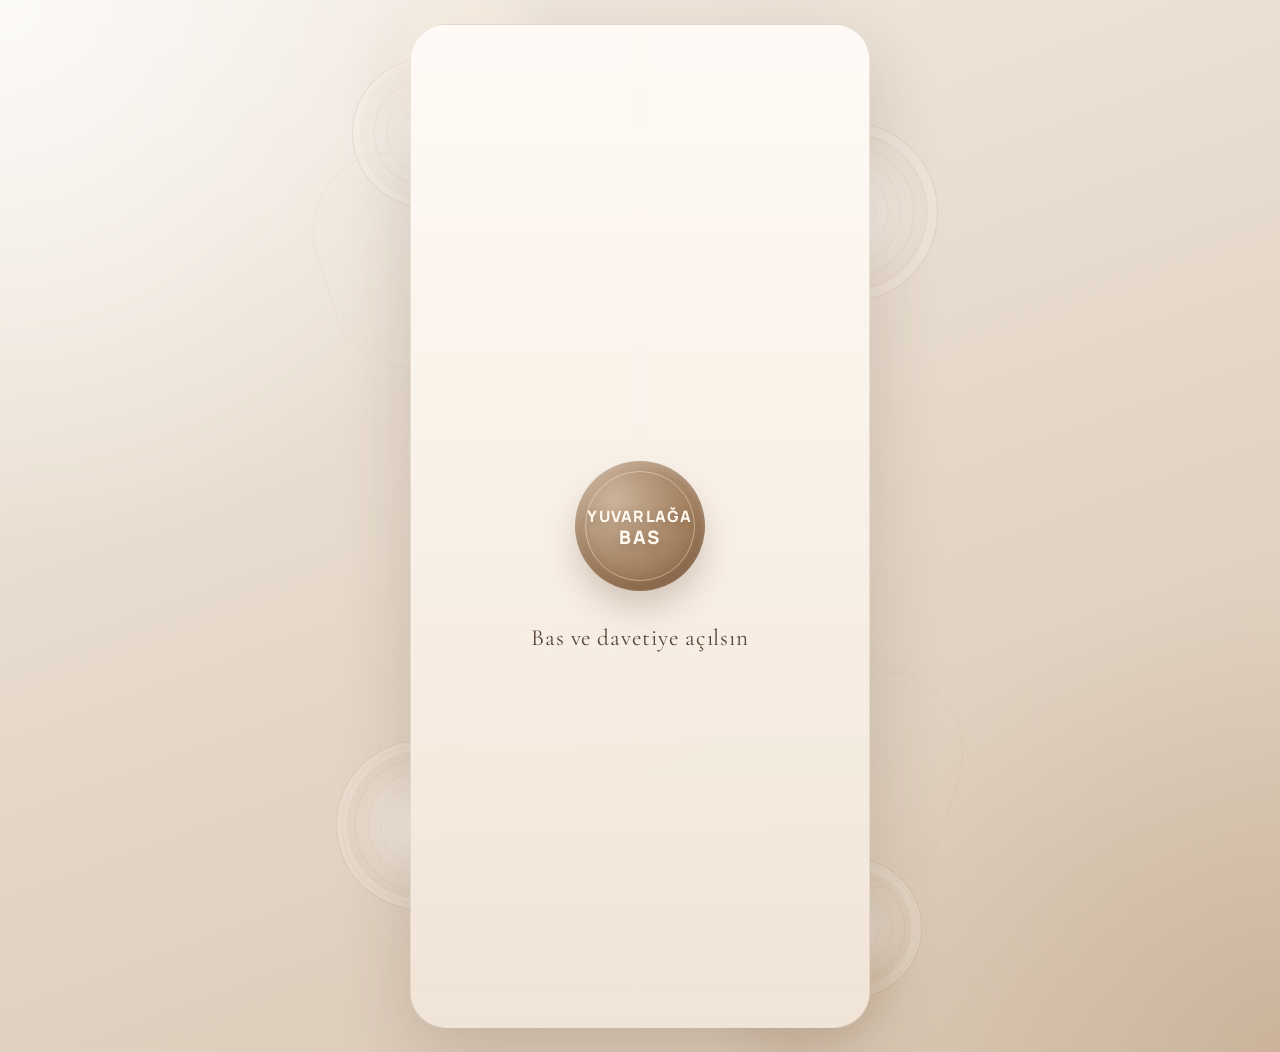
==== index.html @ 2c68edb1 "ilk yukleme" ====
<!DOCTYPE html>
<html lang="tr">
  <head>
    <meta charset="UTF-8" />
    <meta name="viewport" content="width=device-width, initial-scale=1.0" />
    <title>Dijital Davetiye</title>
    <link rel="preconnect" href="https://fonts.googleapis.com" />
    <link rel="preconnect" href="https://fonts.gstatic.com" crossorigin />
    <link
      href="https://fonts.googleapis.com/css2?family=Cormorant+Garamond:wght@400;500;600;700&family=Manrope:wght@400;500;700&display=swap"
      rel="stylesheet"
    />
    <link rel="stylesheet" href="styles.css" />
  </head>
  <body>
    <main class="page-shell">
      <section class="invitation" aria-live="polite">
        <div class="hero-ornament ornament-top-left"></div>
        <div class="hero-ornament ornament-top-right"></div>
        <div class="hero-ornament ornament-bottom-left"></div>
        <div class="hero-ornament ornament-bottom-right"></div>
        <div class="hero-line hero-line-left"></div>
        <div class="hero-line hero-line-right"></div>
        <div class="floating-blur blur-left"></div>
        <div class="floating-blur blur-right"></div>

        <div class="envelope-card" id="envelopeCard">
          <div class="envelope-face envelope-left"></div>
          <div class="envelope-face envelope-right"></div>

          <button class="seal-button" id="openInvite" aria-expanded="false" aria-controls="inviteContent">
            <span class="seal-ring"></span>
            <span class="seal-text-stack">
              <span class="seal-core-text">Yuvarla&#287;a</span>
              <span class="seal-core-text seal-core-text-bottom">bas</span>
            </span>
          </button>
          <p class="seal-hint">Bas ve davetiye a&ccedil;&#305;ls&#305;n</p>

          <div class="letter" id="inviteContent">
            <p class="eyebrow">D&uuml;&#287;&uuml;n sonras&#305; yemek daveti</p>
            <h1 class="couple-names">Fatih <span>&</span> Hilal</h1>
            <p class="invite-copy">
              Bu g&uuml;zel g&uuml;n&uuml;m&uuml;z&uuml;n ard&#305;ndan, birlikte olaca&#287;&#305;m&#305;z yemek davetinde seni de aram&#305;zda g&ouml;rmekten mutluluk duyar&#305;z.
            </p>

            <div class="details-grid">
              <article class="detail-card">
                <p class="detail-label">Tarih</p>
                <p class="detail-value">7 Haziran Pazar</p>
              </article>
              <article class="detail-card">
                <p class="detail-label">Saat</p>
                <p class="detail-value">18:00</p>
              </article>
              <article class="detail-card">
                <p class="detail-label">Mekan</p>
                <p class="detail-value">Tantavi Sosyal Tesisi</p>
              </article>
              <article class="detail-card">
                <p class="detail-label">Adres</p>
                <p class="detail-value">Karayusuf Sk. No:10, 34764 &Uuml;mraniye/&#304;stanbul</p>
              </article>
            </div>

            <div class="actions">
              <a
                class="action-button action-button-primary"
                href="https://www.google.com/maps/search/?api=1&query=%C3%9Cmraniye%20Belediyesi%20Tantavi%20Sosyal%20Tesisi%2C%20Karayusuf%20Sk.%20No%3A10%2C%2034764%20%C3%9Cmraniye%2F%C4%B0stanbul"
                target="_blank"
                rel="noreferrer"
              >
                Konum Tarifi
              </a>
            </div>

            <section class="rsvp-box" id="rsvp">
              <p class="rsvp-title">Geliyor musun?</p>
              <div class="rsvp-actions">
                <button class="rsvp-button" type="button" data-response="Evet, geliyorum">
                  Evet
                </button>
                <button class="rsvp-button rsvp-button-muted" type="button" data-response="Maalesef kat&#305;lam&#305;yorum">
                  Hay&#305;r
                </button>
              </div>
              <p class="rsvp-feedback" id="rsvpFeedback">
                Se&ccedil;im yapt&#305;ktan sonra sana uygun yan&#305;t mesaj&#305; haz&#305;rlanacak.
              </p>
            </section>
          </div>
        </div>
      </section>
    </main>

    <script src="script.js"></script>
  </body>
</html>
---- styles.css ----
:root {
  --bg-top: #f3ece3;
  --bg-bottom: #d8c5b0;
  --card: rgba(255, 250, 244, 0.78);
  --paper: #fffaf5;
  --paper-shadow: rgba(83, 56, 35, 0.12);
  --text-main: #473124;
  --text-soft: #7a6150;
  --accent: #a37b57;
  --accent-strong: #7f5a3d;
  --line: rgba(114, 81, 55, 0.14);
  --shadow: 0 24px 70px rgba(77, 50, 31, 0.18);
}

* {
  box-sizing: border-box;
}

html {
  scroll-behavior: smooth;
}

body {
  margin: 0;
  min-height: 100vh;
  font-family: "Manrope", sans-serif;
  color: var(--text-main);
  background:
    radial-gradient(circle at top left, rgba(255, 255, 255, 0.75), transparent 34%),
    radial-gradient(circle at bottom right, rgba(162, 124, 87, 0.24), transparent 28%),
    linear-gradient(160deg, var(--bg-top), var(--bg-bottom));
}

button,
a {
  -webkit-tap-highlight-color: transparent;
}

.page-shell {
  min-height: 100vh;
  display: grid;
  place-items: center;
  padding: 24px;
}

.invitation {
  position: relative;
  width: min(100%, 460px);
}

.hero-ornament,
.hero-line {
  position: absolute;
  z-index: 0;
  pointer-events: none;
}

.hero-ornament {
  width: 150px;
  height: 150px;
  border-radius: 999px;
  border: 1px solid rgba(151, 117, 84, 0.14);
  background:
    radial-gradient(circle at 50% 50%, rgba(255, 251, 246, 0.86), rgba(255, 251, 246, 0) 62%),
    repeating-radial-gradient(
      circle at 50% 50%,
      rgba(163, 123, 87, 0.08) 0 2px,
      rgba(163, 123, 87, 0) 2px 13px
    );
  box-shadow: inset 0 0 0 10px rgba(255, 249, 243, 0.24);
  opacity: 0.78;
}

.ornament-top-left {
  top: 34px;
  left: -58px;
}

.ornament-top-right {
  top: 98px;
  right: -68px;
  width: 180px;
  height: 180px;
}

.ornament-bottom-left {
  bottom: 118px;
  left: -74px;
  width: 170px;
  height: 170px;
}

.ornament-bottom-right {
  right: -52px;
  bottom: 30px;
  width: 140px;
  height: 140px;
}

.hero-line {
  width: 160px;
  height: 220px;
  border: 1px solid rgba(151, 117, 84, 0.12);
  border-radius: 999px;
  opacity: 0.5;
}

.hero-line-left {
  top: 126px;
  left: -88px;
  transform: rotate(-18deg);
}

.hero-line-right {
  right: -84px;
  bottom: 138px;
  transform: rotate(18deg);
}

.floating-blur {
  position: absolute;
  border-radius: 999px;
  filter: blur(12px);
  z-index: 0;
  opacity: 0.8;
}

.blur-left {
  width: 160px;
  height: 160px;
  background: rgba(255, 245, 232, 0.7);
  top: -24px;
  left: -18px;
}

.blur-right {
  width: 200px;
  height: 200px;
  background: rgba(164, 131, 98, 0.18);
  right: -30px;
  bottom: -24px;
}

.envelope-card {
  position: relative;
  min-height: 720px;
  overflow: hidden;
  border-radius: 36px;
  background: linear-gradient(180deg, rgba(255, 252, 248, 0.9), rgba(242, 232, 221, 0.95));
  border: 1px solid rgba(122, 97, 80, 0.14);
  box-shadow: var(--shadow);
  isolation: isolate;
}

.envelope-face {
  position: absolute;
  inset: 0;
  background: linear-gradient(180deg, rgba(255, 250, 245, 0.96), rgba(240, 228, 214, 0.9));
  transition: transform 1s cubic-bezier(0.22, 1, 0.36, 1), opacity 0.85s ease;
  z-index: 2;
}

.envelope-left {
  clip-path: polygon(0 0, 52% 0, 50% 100%, 0 100%);
  border-right: 1px solid rgba(108, 82, 62, 0.08);
}

.envelope-right {
  clip-path: polygon(48% 0, 100% 0, 100% 100%, 50% 100%);
  border-left: 1px solid rgba(108, 82, 62, 0.08);
}

.seal-button {
  position: absolute;
  top: 50%;
  left: 50%;
  width: 130px;
  height: 130px;
  transform: translate(-50%, -50%);
  display: flex;
  align-items: center;
  justify-content: center;
  border: 0;
  border-radius: 999px;
  background:
    radial-gradient(circle at 30% 30%, #ccb49b, #9d7a59 65%, #7b5b41 100%);
  box-shadow:
    0 18px 30px rgba(95, 67, 46, 0.22),
    inset 0 3px 10px rgba(255, 255, 255, 0.28),
    inset 0 -10px 14px rgba(88, 58, 37, 0.24);
  cursor: pointer;
  z-index: 4;
  transition: transform 0.35s ease, opacity 0.5s ease, box-shadow 0.35s ease;
  animation: sealPulse 2.6s ease-in-out infinite;
}

.seal-button:active {
  transform: translate(-50%, -50%) scale(0.96);
}

.seal-ring {
  position: absolute;
  inset: 10px;
  border-radius: inherit;
  border: 1px solid rgba(255, 249, 240, 0.42);
}

.seal-text-stack {
  position: relative;
  z-index: 1;
  display: flex;
  flex-direction: column;
  align-items: center;
  justify-content: center;
  gap: 4px;
  transform: translateY(2px);
}

.seal-core-text {
  display: block;
  font-family: "Manrope", sans-serif;
  font-size: 0.98rem;
  font-weight: 800;
  letter-spacing: 0.08em;
  text-transform: uppercase;
  color: #fff9f0;
  text-shadow: 0 2px 10px rgba(76, 50, 31, 0.22);
  line-height: 1;
  text-align: center;
  white-space: nowrap;
}

.seal-core-text-bottom {
  font-size: 1.16rem;
}

.seal-hint {
  position: absolute;
  top: calc(50% + 98px);
  left: 50%;
  margin: 0;
  transform: translateX(-50%);
  z-index: 4;
  font-family: "Cormorant Garamond", serif;
  font-size: 1.45rem;
  letter-spacing: 0.04em;
  color: rgba(71, 49, 36, 0.9);
  text-shadow: 0 4px 18px rgba(255, 250, 245, 0.9);
}

.letter {
  position: relative;
  z-index: 1;
  height: 100%;
  padding: 96px 30px 36px;
  display: flex;
  flex-direction: column;
  justify-content: flex-end;
  opacity: 0;
  transform: translateY(34px) scale(0.98);
  transition:
    opacity 0.8s ease 0.4s,
    transform 0.95s cubic-bezier(0.22, 1, 0.36, 1) 0.35s;
}

.letter::before {
  content: "";
  position: absolute;
  inset: 22px;
  border-radius: 28px;
  background:
    linear-gradient(180deg, rgba(255, 255, 255, 0.75), rgba(255, 248, 240, 0.92)),
    var(--paper);
  box-shadow: inset 0 0 0 1px rgba(123, 90, 66, 0.08);
  z-index: -1;
}

.eyebrow,
.invite-copy,
.detail-label,
.rsvp-feedback {
  color: var(--text-soft);
}

.eyebrow {
  margin: 0;
  text-align: center;
  letter-spacing: 0.24em;
  text-transform: uppercase;
  font-size: 0.75rem;
}

.couple-names {
  margin: 18px 0 14px;
  text-align: center;
  font-family: "Cormorant Garamond", serif;
  font-size: clamp(3.1rem, 9vw, 4.7rem);
  line-height: 0.92;
  font-weight: 600;
}

.couple-names span {
  display: block;
  font-size: 2.2rem;
  margin: 8px 0;
  color: var(--accent);
}

.invite-copy {
  margin: 0 auto 30px;
  max-width: 28ch;
  text-align: center;
  font-size: 0.98rem;
  line-height: 1.7;
}

.details-grid {
  display: grid;
  grid-template-columns: repeat(2, minmax(0, 1fr));
  gap: 12px;
}

.detail-card,
.rsvp-box {
  border-radius: 22px;
  background: var(--card);
  border: 1px solid var(--line);
  backdrop-filter: blur(12px);
  box-shadow: 0 10px 35px var(--paper-shadow);
}

.detail-card {
  padding: 16px;
}

.detail-label,
.detail-value,
.rsvp-title,
.rsvp-feedback {
  margin: 0;
}

.detail-label {
  font-size: 0.75rem;
  text-transform: uppercase;
  letter-spacing: 0.18em;
}

.detail-value {
  margin-top: 8px;
  font-size: 1rem;
  line-height: 1.5;
  font-weight: 600;
}

.actions {
  display: flex;
  justify-content: center;
  margin: 22px 0;
}

.action-button,
.rsvp-button {
  display: inline-flex;
  align-items: center;
  justify-content: center;
  border-radius: 999px;
  padding: 14px 18px;
  text-decoration: none;
  font-weight: 700;
  transition: transform 0.2s ease, background-color 0.2s ease, color 0.2s ease;
}

.action-button {
  width: min(100%, 320px);
}

.action-button:hover,
.rsvp-button:hover {
  transform: translateY(-1px);
}

.action-button-primary {
  background: var(--accent-strong);
  color: #fff9f3;
}

.action-button-secondary {
  background: rgba(255, 252, 248, 0.75);
  color: var(--accent-strong);
  border: 1px solid rgba(127, 90, 61, 0.18);
}

.rsvp-box {
  padding: 20px;
}

.rsvp-title {
  font-family: "Cormorant Garamond", serif;
  font-size: 2rem;
  text-align: center;
}

.rsvp-actions {
  display: grid;
  grid-template-columns: repeat(2, minmax(0, 1fr));
  gap: 12px;
  margin: 18px 0 14px;
}

.rsvp-button {
  border: 0;
  background: var(--accent);
  color: #fff8f1;
  cursor: pointer;
}

.rsvp-button-muted {
  background: rgba(127, 90, 61, 0.12);
  color: var(--accent-strong);
}

.rsvp-button.is-selected {
  outline: 2px solid rgba(127, 90, 61, 0.3);
  outline-offset: 2px;
}

.rsvp-feedback {
  text-align: center;
  min-height: 48px;
  line-height: 1.6;
  font-size: 0.92rem;
}

.invitation.is-open .envelope-left {
  transform: translateX(-102%) rotate(-8deg);
  opacity: 0;
}

.invitation.is-open .envelope-right {
  transform: translateX(102%) rotate(8deg);
  opacity: 0;
}

.invitation.is-open .seal-button {
  opacity: 0;
  pointer-events: none;
  transform: translate(-50%, -50%) scale(0.4);
  animation: none;
}

.invitation.is-opening .seal-button {
  animation: sealPress 0.6s cubic-bezier(0.22, 1, 0.36, 1) forwards;
}

.invitation.is-open .seal-hint,
.invitation.is-opening .seal-hint {
  opacity: 0;
  transform: translateX(-50%) translateY(12px);
}

.seal-hint {
  transition: opacity 0.35s ease, transform 0.45s ease;
}

.invitation.is-open .letter {
  opacity: 1;
  transform: translateY(0) scale(1);
}

.invitation.is-opening .envelope-left {
  transform: translateX(-18%) rotate(-3deg);
}

.invitation.is-opening .envelope-right {
  transform: translateX(18%) rotate(3deg);
}

@keyframes sealPulse {
  0%,
  100% {
    transform: translate(-50%, -50%) scale(1);
    box-shadow:
      0 18px 30px rgba(95, 67, 46, 0.22),
      inset 0 3px 10px rgba(255, 255, 255, 0.28),
      inset 0 -10px 14px rgba(88, 58, 37, 0.24);
  }
  50% {
    transform: translate(-50%, -50%) scale(1.04);
    box-shadow:
      0 24px 36px rgba(95, 67, 46, 0.26),
      inset 0 3px 10px rgba(255, 255, 255, 0.32),
      inset 0 -10px 14px rgba(88, 58, 37, 0.24);
  }
}

@keyframes sealPress {
  0% {
    transform: translate(-50%, -50%) scale(1.04);
  }
  35% {
    transform: translate(-50%, -50%) scale(0.9);
  }
  100% {
    transform: translate(-50%, -50%) scale(0.4);
  }
}

@media (max-width: 520px) {
  .page-shell {
    padding: 12px;
  }

  .envelope-card {
    min-height: 100svh;
    border-radius: 28px;
  }

  .hero-ornament {
    opacity: 0.62;
  }

  .ornament-top-left {
    top: 52px;
    left: -72px;
  }

  .ornament-top-right {
    top: 120px;
    right: -92px;
  }

  .ornament-bottom-left {
    bottom: 148px;
    left: -92px;
  }

  .ornament-bottom-right {
    right: -74px;
    bottom: 46px;
  }

  .hero-line-left {
    left: -108px;
  }

  .hero-line-right {
    right: -108px;
  }

  .letter {
    padding: 78px 18px 20px;
  }

  .letter::before {
    inset: 14px;
    border-radius: 24px;
  }

  .seal-button {
    width: 118px;
    height: 118px;
  }

  .seal-text-stack {
    gap: 2px;
    transform: translateY(1px);
  }

  .seal-core-text:first-of-type {
    font-size: 0.88rem;
  }

  .seal-core-text-bottom {
    font-size: 1rem;
  }

  .seal-hint {
    top: calc(50% + 92px);
    font-size: 1.2rem;
  }

  .details-grid,
  .rsvp-actions {
    grid-template-columns: 1fr;
  }

  .actions {
    display: flex;
    justify-content: center;
  }
}
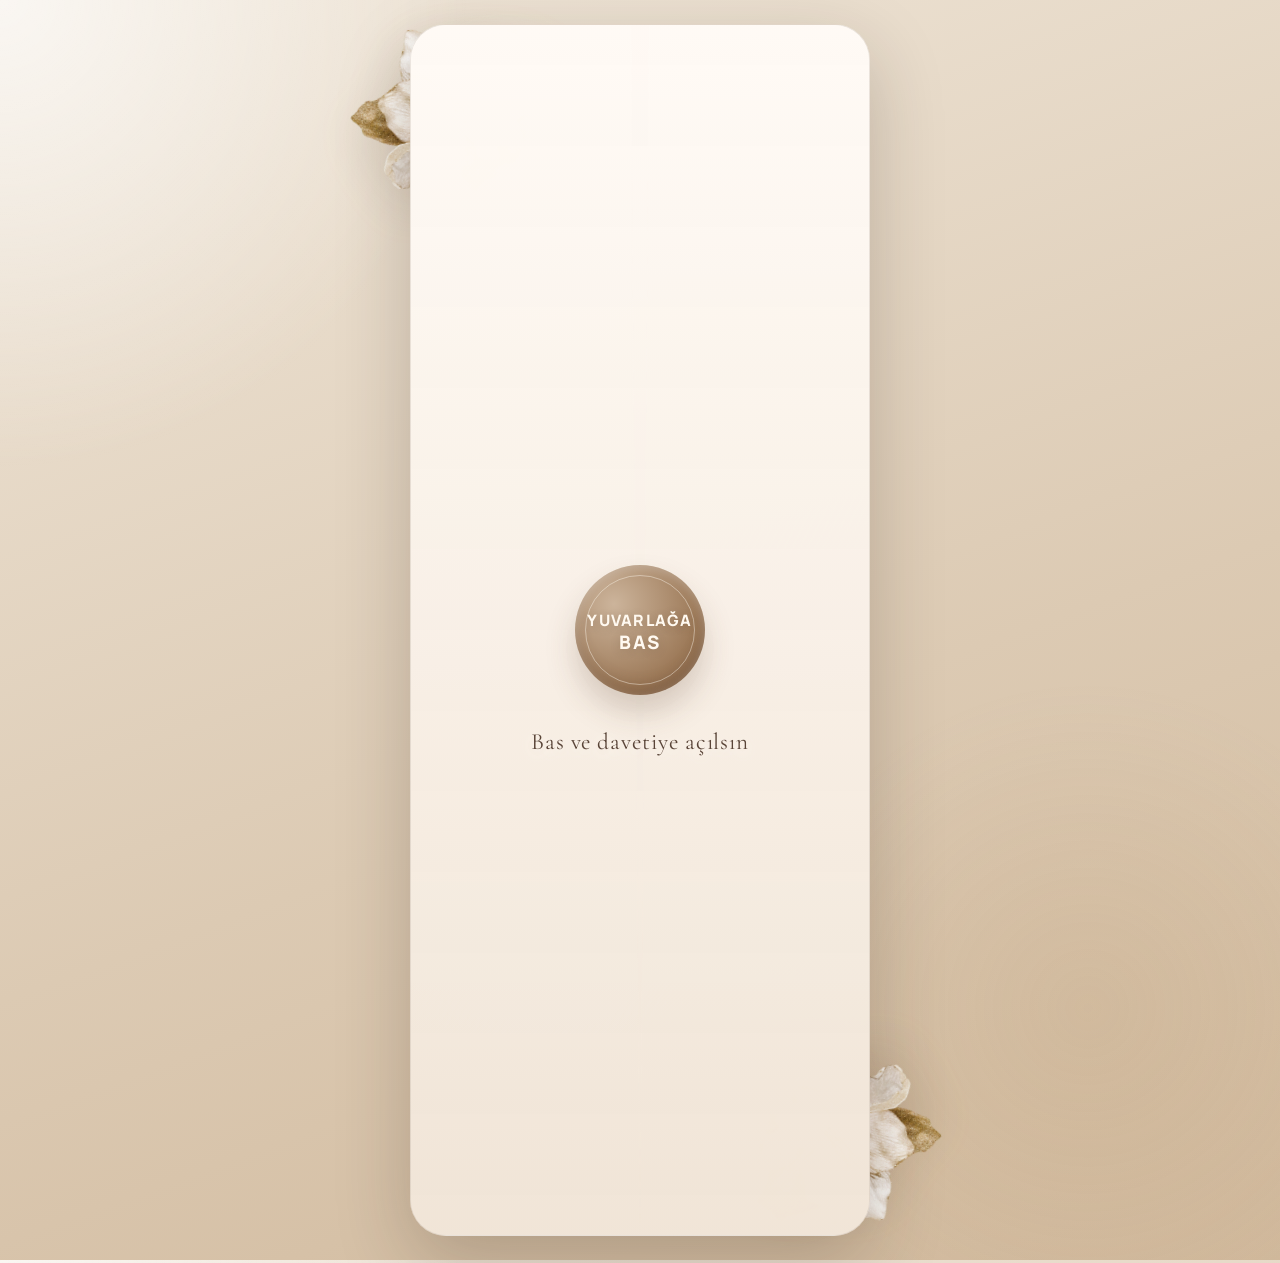
==== commit 143b3408: "kart sadeleştirildi ve cicek one alindi" ====
--- a/index.html
+++ b/index.html
@@ -15,12 +15,9 @@
   <body>
     <main class="page-shell">
       <section class="invitation" aria-live="polite">
-        <div class="hero-ornament ornament-top-left"></div>
-        <div class="hero-ornament ornament-top-right"></div>
-        <div class="hero-ornament ornament-bottom-left"></div>
-        <div class="hero-ornament ornament-bottom-right"></div>
-        <div class="hero-line hero-line-left"></div>
-        <div class="hero-line hero-line-right"></div>
+        <div class="paper-grain"></div>
+        <img class="hero-flower hero-flower-top-left" src="assets/flower-corner.png" alt="" />
+        <img class="hero-flower hero-flower-bottom-right" src="assets/flower-corner.png" alt="" />
         <div class="floating-blur blur-left"></div>
         <div class="floating-blur blur-right"></div>
 
@@ -38,56 +35,61 @@
           <p class="seal-hint">Bas ve davetiye a&ccedil;&#305;ls&#305;n</p>
 
           <div class="letter" id="inviteContent">
-            <p class="eyebrow">D&uuml;&#287;&uuml;n sonras&#305; yemek daveti</p>
-            <h1 class="couple-names">Fatih <span>&</span> Hilal</h1>
-            <p class="invite-copy">
-              Bu g&uuml;zel g&uuml;n&uuml;m&uuml;z&uuml;n ard&#305;ndan, birlikte olaca&#287;&#305;m&#305;z yemek davetinde seni de aram&#305;zda g&ouml;rmekten mutluluk duyar&#305;z.
-            </p>
+            <div class="invite-card">
+              <img class="card-flower card-flower-top" src="assets/flower-corner.png" alt="" />
+              <img class="card-flower card-flower-bottom" src="assets/flower-corner.png" alt="" />
 
-            <div class="details-grid">
-              <article class="detail-card">
-                <p class="detail-label">Tarih</p>
-                <p class="detail-value">7 Haziran Pazar</p>
-              </article>
-              <article class="detail-card">
-                <p class="detail-label">Saat</p>
-                <p class="detail-value">18:00</p>
-              </article>
-              <article class="detail-card">
-                <p class="detail-label">Mekan</p>
-                <p class="detail-value">Tantavi Sosyal Tesisi</p>
-              </article>
-              <article class="detail-card">
-                <p class="detail-label">Adres</p>
-                <p class="detail-value">Karayusuf Sk. No:10, 34764 &Uuml;mraniye/&#304;stanbul</p>
-              </article>
+              <p class="eyebrow">Yemek daveti</p>
+              <h1 class="couple-names">Fatih ve<br />Nazl&#305; Hilal</h1>
+              <p class="invite-copy">
+                Bu mutlu g&uuml;n&uuml;m&uuml;z&uuml;n ard&#305;ndan, birlikte olaca&#287;&#305;m&#305;z yemek davetinde sizi de aram&#305;zda g&ouml;rmekten mutluluk duyar&#305;z.
+              </p>
+
+              <div class="host-line">
+                <p>Ailemizin bu g&uuml;zel ak&#351;am&#305;nda sevincimizi sizinle payla&#351;mak isteriz.</p>
+              </div>
+
+              <div class="details-grid">
+                <article class="detail-card">
+                  <p class="detail-label">Mekan</p>
+                  <p class="detail-value">Tantavi Sosyal Tesisi</p>
+                </article>
+                <article class="detail-card">
+                  <p class="detail-label">Saat</p>
+                  <p class="detail-value">18:00</p>
+                </article>
+                <article class="detail-card detail-card-wide">
+                  <p class="detail-label">Tarih ve Adres</p>
+                  <p class="detail-value">7 Haziran Pazar<br />Karayusuf Sk. No:10, 34764 &Uuml;mraniye/&#304;stanbul</p>
+                </article>
+              </div>
+
+              <div class="actions">
+                <a
+                  class="action-button action-button-primary"
+                  href="https://www.google.com/maps/search/?api=1&query=%C3%9Cmraniye%20Belediyesi%20Tantavi%20Sosyal%20Tesisi%2C%20Karayusuf%20Sk.%20No%3A10%2C%2034764%20%C3%9Cmraniye%2F%C4%B0stanbul"
+                  target="_blank"
+                  rel="noreferrer"
+                >
+                  Konum Tarifi
+                </a>
+              </div>
+
+              <section class="rsvp-box" id="rsvp">
+                <p class="rsvp-title">Geliyor musun?</p>
+                <div class="rsvp-actions">
+                  <button class="rsvp-button" type="button" data-response="Evet, geliyorum">
+                    Evet
+                  </button>
+                  <button class="rsvp-button rsvp-button-muted" type="button" data-response="Maalesef kat&#305;lam&#305;yorum">
+                    Hay&#305;r
+                  </button>
+                </div>
+                <p class="rsvp-feedback" id="rsvpFeedback">
+                  Se&ccedil;im yapt&#305;ktan sonra sana uygun yan&#305;t mesaj&#305; haz&#305;rlanacak.
+                </p>
+              </section>
             </div>
-
-            <div class="actions">
-              <a
-                class="action-button action-button-primary"
-                href="https://www.google.com/maps/search/?api=1&query=%C3%9Cmraniye%20Belediyesi%20Tantavi%20Sosyal%20Tesisi%2C%20Karayusuf%20Sk.%20No%3A10%2C%2034764%20%C3%9Cmraniye%2F%C4%B0stanbul"
-                target="_blank"
-                rel="noreferrer"
-              >
-                Konum Tarifi
-              </a>
-            </div>
-
-            <section class="rsvp-box" id="rsvp">
-              <p class="rsvp-title">Geliyor musun?</p>
-              <div class="rsvp-actions">
-                <button class="rsvp-button" type="button" data-response="Evet, geliyorum">
-                  Evet
-                </button>
-                <button class="rsvp-button rsvp-button-muted" type="button" data-response="Maalesef kat&#305;lam&#305;yorum">
-                  Hay&#305;r
-                </button>
-              </div>
-              <p class="rsvp-feedback" id="rsvpFeedback">
-                Se&ccedil;im yapt&#305;ktan sonra sana uygun yan&#305;t mesaj&#305; haz&#305;rlanacak.
-              </p>
-            </section>
           </div>
         </div>
       </section>
--- a/styles.css
+++ b/styles.css
@@ -1,15 +1,18 @@
 :root {
-  --bg-top: #f3ece3;
-  --bg-bottom: #d8c5b0;
-  --card: rgba(255, 250, 244, 0.78);
+  --bg-top: #efe5d8;
+  --bg-bottom: #d2bea7;
+  --card: rgba(16, 34, 67, 0.9);
   --paper: #fffaf5;
-  --paper-shadow: rgba(83, 56, 35, 0.12);
+  --paper-shadow: rgba(16, 25, 46, 0.2);
   --text-main: #473124;
-  --text-soft: #7a6150;
-  --accent: #a37b57;
-  --accent-strong: #7f5a3d;
-  --line: rgba(114, 81, 55, 0.14);
-  --shadow: 0 24px 70px rgba(77, 50, 31, 0.18);
+  --text-soft: #e8d8bb;
+  --accent: #d7bc8f;
+  --accent-strong: #9f7449;
+  --line: rgba(224, 201, 157, 0.24);
+  --shadow: 0 26px 75px rgba(41, 29, 20, 0.22);
+  --navy: #11284d;
+  --navy-deep: #0d203e;
+  --gold: #ead8b6;
 }
 
 * {
@@ -26,9 +29,9 @@
   font-family: "Manrope", sans-serif;
   color: var(--text-main);
   background:
-    radial-gradient(circle at top left, rgba(255, 255, 255, 0.75), transparent 34%),
-    radial-gradient(circle at bottom right, rgba(162, 124, 87, 0.24), transparent 28%),
-    linear-gradient(160deg, var(--bg-top), var(--bg-bottom));
+    radial-gradient(circle at top left, rgba(255, 255, 255, 0.66), transparent 26%),
+    radial-gradient(circle at 85% 80%, rgba(182, 149, 107, 0.14), transparent 22%),
+    linear-gradient(160deg, #f0e7da, #dccab3 58%, #d0b89b);
 }
 
 button,
@@ -38,6 +41,7 @@
 
 .page-shell {
   min-height: 100vh;
+  min-height: 100dvh;
   display: grid;
   place-items: center;
   padding: 24px;
@@ -48,73 +52,46 @@
   width: min(100%, 460px);
 }
 
-.hero-ornament,
-.hero-line {
+.paper-grain,
+.hero-flower {
   position: absolute;
   z-index: 0;
   pointer-events: none;
 }
 
-.hero-ornament {
-  width: 150px;
-  height: 150px;
-  border-radius: 999px;
-  border: 1px solid rgba(151, 117, 84, 0.14);
+.paper-grain {
+  inset: 0;
+  border-radius: 38px;
   background:
-    radial-gradient(circle at 50% 50%, rgba(255, 251, 246, 0.86), rgba(255, 251, 246, 0) 62%),
-    repeating-radial-gradient(
-      circle at 50% 50%,
-      rgba(163, 123, 87, 0.08) 0 2px,
-      rgba(163, 123, 87, 0) 2px 13px
+    radial-gradient(circle at 20% 18%, rgba(255, 251, 245, 0.56), transparent 18%),
+    radial-gradient(circle at 76% 30%, rgba(193, 161, 119, 0.1), transparent 16%),
+    radial-gradient(circle at 35% 76%, rgba(255, 250, 242, 0.26), transparent 18%),
+    repeating-linear-gradient(
+      115deg,
+      rgba(255, 255, 255, 0.04) 0 2px,
+      rgba(160, 130, 96, 0.03) 2px 4px,
+      rgba(255, 255, 255, 0.02) 4px 7px
     );
-  box-shadow: inset 0 0 0 10px rgba(255, 249, 243, 0.24);
-  opacity: 0.78;
-}
-
-.ornament-top-left {
-  top: 34px;
-  left: -58px;
-}
-
-.ornament-top-right {
-  top: 98px;
-  right: -68px;
-  width: 180px;
-  height: 180px;
-}
-
-.ornament-bottom-left {
-  bottom: 118px;
-  left: -74px;
-  width: 170px;
-  height: 170px;
-}
-
-.ornament-bottom-right {
-  right: -52px;
-  bottom: 30px;
-  width: 140px;
-  height: 140px;
-}
-
-.hero-line {
-  width: 160px;
-  height: 220px;
-  border: 1px solid rgba(151, 117, 84, 0.12);
-  border-radius: 999px;
-  opacity: 0.5;
-}
-
-.hero-line-left {
-  top: 126px;
-  left: -88px;
-  transform: rotate(-18deg);
-}
-
-.hero-line-right {
-  right: -84px;
-  bottom: 138px;
-  transform: rotate(18deg);
+  mix-blend-mode: soft-light;
+}
+
+.hero-flower {
+  width: 280px;
+  max-width: none;
+  opacity: 0.95;
+  filter: drop-shadow(0 18px 28px rgba(90, 63, 38, 0.16));
+}
+
+.hero-flower-top-left {
+  top: -12px;
+  left: -78px;
+  transform: rotate(-14deg);
+}
+
+.hero-flower-bottom-right {
+  right: -92px;
+  bottom: -2px;
+  transform: rotate(168deg) scale(0.98);
 }
 
 .floating-blur {
@@ -128,17 +105,17 @@
 .blur-left {
   width: 160px;
   height: 160px;
-  background: rgba(255, 245, 232, 0.7);
-  top: -24px;
-  left: -18px;
+  background: rgba(255, 245, 232, 0.5);
+  top: 8px;
+  left: 18px;
 }
 
 .blur-right {
   width: 200px;
   height: 200px;
-  background: rgba(164, 131, 98, 0.18);
-  right: -30px;
-  bottom: -24px;
+  background: rgba(164, 131, 98, 0.14);
+  right: -18px;
+  bottom: 8px;
 }
 
 .envelope-card {
@@ -252,10 +229,10 @@
   position: relative;
   z-index: 1;
   height: 100%;
-  padding: 96px 30px 36px;
+  padding: 42px 20px 28px;
   display: flex;
-  flex-direction: column;
-  justify-content: flex-end;
+  align-items: center;
+  justify-content: center;
   opacity: 0;
   transform: translateY(34px) scale(0.98);
   transition:
@@ -263,18 +240,6 @@
     transform 0.95s cubic-bezier(0.22, 1, 0.36, 1) 0.35s;
 }
 
-.letter::before {
-  content: "";
-  position: absolute;
-  inset: 22px;
-  border-radius: 28px;
-  background:
-    linear-gradient(180deg, rgba(255, 255, 255, 0.75), rgba(255, 248, 240, 0.92)),
-    var(--paper);
-  box-shadow: inset 0 0 0 1px rgba(123, 90, 66, 0.08);
-  z-index: -1;
-}
-
 .eyebrow,
 .invite-copy,
 .detail-label,
@@ -282,55 +247,132 @@
   color: var(--text-soft);
 }
 
+.invite-card {
+  position: relative;
+  width: 100%;
+  min-height: 640px;
+  padding: 68px 28px 30px;
+  overflow: hidden;
+  border-radius: 54px 54px 14px 14px;
+  background:
+    radial-gradient(circle at 30% 22%, rgba(255, 255, 255, 0.07), transparent 20%),
+    radial-gradient(circle at 65% 48%, rgba(113, 80, 138, 0.08), transparent 24%),
+    repeating-linear-gradient(
+      90deg,
+      rgba(255, 255, 255, 0.02) 0 1px,
+      rgba(10, 22, 42, 0) 1px 18px
+    ),
+    linear-gradient(180deg, rgba(18, 42, 78, 0.98), rgba(11, 27, 54, 0.99));
+  border: 1px solid rgba(235, 216, 182, 0.18);
+  box-shadow:
+    inset 0 0 0 1px rgba(255, 244, 221, 0.06),
+    0 18px 50px rgba(11, 19, 35, 0.28);
+}
+
+.invite-card::before {
+  content: "";
+  position: absolute;
+  inset: 10px;
+  border-radius: 46px 46px 10px 10px;
+  border: 1px solid rgba(234, 216, 182, 0.1);
+  pointer-events: none;
+}
+
+.card-flower {
+  position: absolute;
+  width: 220px;
+  max-width: none;
+  z-index: 2;
+  opacity: 0.98;
+  filter: drop-shadow(0 18px 24px rgba(8, 15, 30, 0.18));
+}
+
+.card-flower-top {
+  top: -18px;
+  left: -110px;
+  transform: rotate(-8deg) scale(1.24);
+}
+
+.card-flower-bottom {
+  right: -88px;
+  bottom: -62px;
+  transform: rotate(170deg) scale(1.12);
+}
+
 .eyebrow {
-  margin: 0;
+  position: relative;
+  z-index: 3;
+  margin: 40px 0 24px;
   text-align: center;
-  letter-spacing: 0.24em;
+  letter-spacing: 0.28em;
   text-transform: uppercase;
-  font-size: 0.75rem;
+  font-size: 0.72rem;
+  color: rgba(234, 216, 182, 0.76);
 }
 
 .couple-names {
-  margin: 18px 0 14px;
+  position: relative;
+  z-index: 3;
+  margin: 0 0 18px;
   text-align: center;
   font-family: "Cormorant Garamond", serif;
-  font-size: clamp(3.1rem, 9vw, 4.7rem);
-  line-height: 0.92;
-  font-weight: 600;
-}
-
-.couple-names span {
-  display: block;
-  font-size: 2.2rem;
-  margin: 8px 0;
-  color: var(--accent);
+  font-size: clamp(3.25rem, 9.5vw, 5rem);
+  line-height: 0.94;
+  font-weight: 500;
+  color: var(--gold);
+  text-shadow: 0 6px 22px rgba(7, 14, 29, 0.28);
 }
 
 .invite-copy {
+  position: relative;
+  z-index: 3;
+  margin: 0 auto 28px;
+  max-width: 30ch;
+  text-align: center;
+  font-size: 1rem;
+  line-height: 1.75;
+  color: rgba(243, 231, 208, 0.88);
+}
+
+.host-line {
+  position: relative;
+  z-index: 3;
   margin: 0 auto 30px;
-  max-width: 28ch;
+  max-width: 27ch;
   text-align: center;
-  font-size: 0.98rem;
+  color: rgba(232, 216, 187, 0.82);
+  font-size: 0.94rem;
   line-height: 1.7;
 }
 
+.host-line p {
+  margin: 0;
+}
+
 .details-grid {
+  position: relative;
+  z-index: 3;
   display: grid;
   grid-template-columns: repeat(2, minmax(0, 1fr));
-  gap: 12px;
+  gap: 14px;
+  margin-bottom: 22px;
 }
 
 .detail-card,
 .rsvp-box {
-  border-radius: 22px;
-  background: var(--card);
-  border: 1px solid var(--line);
-  backdrop-filter: blur(12px);
-  box-shadow: 0 10px 35px var(--paper-shadow);
+  border-radius: 24px;
+  background: rgba(255, 250, 241, 0.08);
+  border: 1px solid rgba(234, 216, 182, 0.14);
+  backdrop-filter: blur(16px);
+  box-shadow: 0 10px 35px rgba(11, 20, 37, 0.22);
 }
 
 .detail-card {
-  padding: 16px;
+  padding: 18px;
+}
+
+.detail-card-wide {
+  grid-column: 1 / -1;
 }
 
 .detail-label,
@@ -341,19 +383,23 @@
 }
 
 .detail-label {
-  font-size: 0.75rem;
+  font-size: 0.72rem;
   text-transform: uppercase;
-  letter-spacing: 0.18em;
+  letter-spacing: 0.22em;
+  color: rgba(234, 216, 182, 0.72);
 }
 
 .detail-value {
-  margin-top: 8px;
+  margin-top: 10px;
   font-size: 1rem;
-  line-height: 1.5;
+  line-height: 1.65;
   font-weight: 600;
+  color: rgba(255, 245, 227, 0.96);
 }
 
 .actions {
+  position: relative;
+  z-index: 3;
   display: flex;
   justify-content: center;
   margin: 22px 0;
@@ -365,7 +411,7 @@
   align-items: center;
   justify-content: center;
   border-radius: 999px;
-  padding: 14px 18px;
+  padding: 15px 20px;
   text-decoration: none;
   font-weight: 700;
   transition: transform 0.2s ease, background-color 0.2s ease, color 0.2s ease;
@@ -381,24 +427,23 @@
 }
 
 .action-button-primary {
-  background: var(--accent-strong);
-  color: #fff9f3;
-}
-
-.action-button-secondary {
-  background: rgba(255, 252, 248, 0.75);
-  color: var(--accent-strong);
-  border: 1px solid rgba(127, 90, 61, 0.18);
+  background: linear-gradient(135deg, #f1dfbe, #cfab77);
+  color: #2b1d12;
+  box-shadow: 0 12px 24px rgba(0, 0, 0, 0.2);
 }
 
 .rsvp-box {
+  position: relative;
+  z-index: 3;
   padding: 20px;
+  background: rgba(255, 250, 241, 0.06);
 }
 
 .rsvp-title {
   font-family: "Cormorant Garamond", serif;
   font-size: 2rem;
   text-align: center;
+  color: var(--gold);
 }
 
 .rsvp-actions {
@@ -410,14 +455,14 @@
 
 .rsvp-button {
   border: 0;
-  background: var(--accent);
-  color: #fff8f1;
+  background: rgba(231, 209, 171, 0.18);
+  color: #fff5e3;
   cursor: pointer;
 }
 
 .rsvp-button-muted {
-  background: rgba(127, 90, 61, 0.12);
-  color: var(--accent-strong);
+  background: rgba(255, 250, 241, 0.08);
+  color: rgba(255, 245, 227, 0.88);
 }
 
 .rsvp-button.is-selected {
@@ -508,58 +553,48 @@
 
 @media (max-width: 520px) {
   .page-shell {
-    padding: 12px;
+    min-height: 100svh;
+    min-height: 100dvh;
+    align-items: stretch;
+    padding: 0;
+  }
+
+  .invitation {
+    width: 100%;
   }
 
   .envelope-card {
     min-height: 100svh;
-    border-radius: 28px;
-  }
-
-  .hero-ornament {
-    opacity: 0.62;
-  }
-
-  .ornament-top-left {
-    top: 52px;
-    left: -72px;
-  }
-
-  .ornament-top-right {
-    top: 120px;
-    right: -92px;
-  }
-
-  .ornament-bottom-left {
-    bottom: 148px;
-    left: -92px;
-  }
-
-  .ornament-bottom-right {
-    right: -74px;
-    bottom: 46px;
-  }
-
-  .hero-line-left {
-    left: -108px;
-  }
-
-  .hero-line-right {
-    right: -108px;
+    min-height: 100dvh;
+    border-radius: 0;
+  }
+
+  .paper-grain {
+    border-radius: 0;
+  }
+
+  .hero-flower {
+    width: 205px;
+  }
+
+  .hero-flower-top-left {
+    top: 18px;
+    left: -62px;
+  }
+
+  .hero-flower-bottom-right {
+    right: -72px;
+    bottom: 18px;
   }
 
   .letter {
-    padding: 78px 18px 20px;
-  }
-
-  .letter::before {
-    inset: 14px;
-    border-radius: 24px;
+    padding: 18px 10px;
   }
 
   .seal-button {
     width: 118px;
     height: 118px;
+    top: 44%;
   }
 
   .seal-text-stack {
@@ -576,7 +611,7 @@
   }
 
   .seal-hint {
-    top: calc(50% + 92px);
+    top: calc(44% + 92px);
     font-size: 1.2rem;
   }
 
@@ -585,6 +620,50 @@
     grid-template-columns: 1fr;
   }
 
+  .invite-card {
+    min-height: calc(100dvh - 36px);
+    padding: 58px 18px 24px;
+    border-radius: 40px 40px 14px 14px;
+  }
+
+  .invite-card::before {
+    inset: 8px;
+    border-radius: 32px 32px 10px 10px;
+  }
+
+  .card-flower {
+    width: 174px;
+  }
+
+  .card-flower-top {
+    top: -8px;
+    left: -76px;
+  }
+
+  .card-flower-bottom {
+    right: -56px;
+    bottom: -34px;
+  }
+
+  .eyebrow {
+    margin-top: 54px;
+  }
+
+  .eyebrow {
+    margin-bottom: 18px;
+    font-size: 0.66rem;
+  }
+
+  .couple-names {
+    font-size: clamp(2.7rem, 12vw, 4rem);
+  }
+
+  .invite-copy,
+  .host-line {
+    max-width: 24ch;
+    font-size: 0.92rem;
+  }
+
   .actions {
     display: flex;
     justify-content: center;
